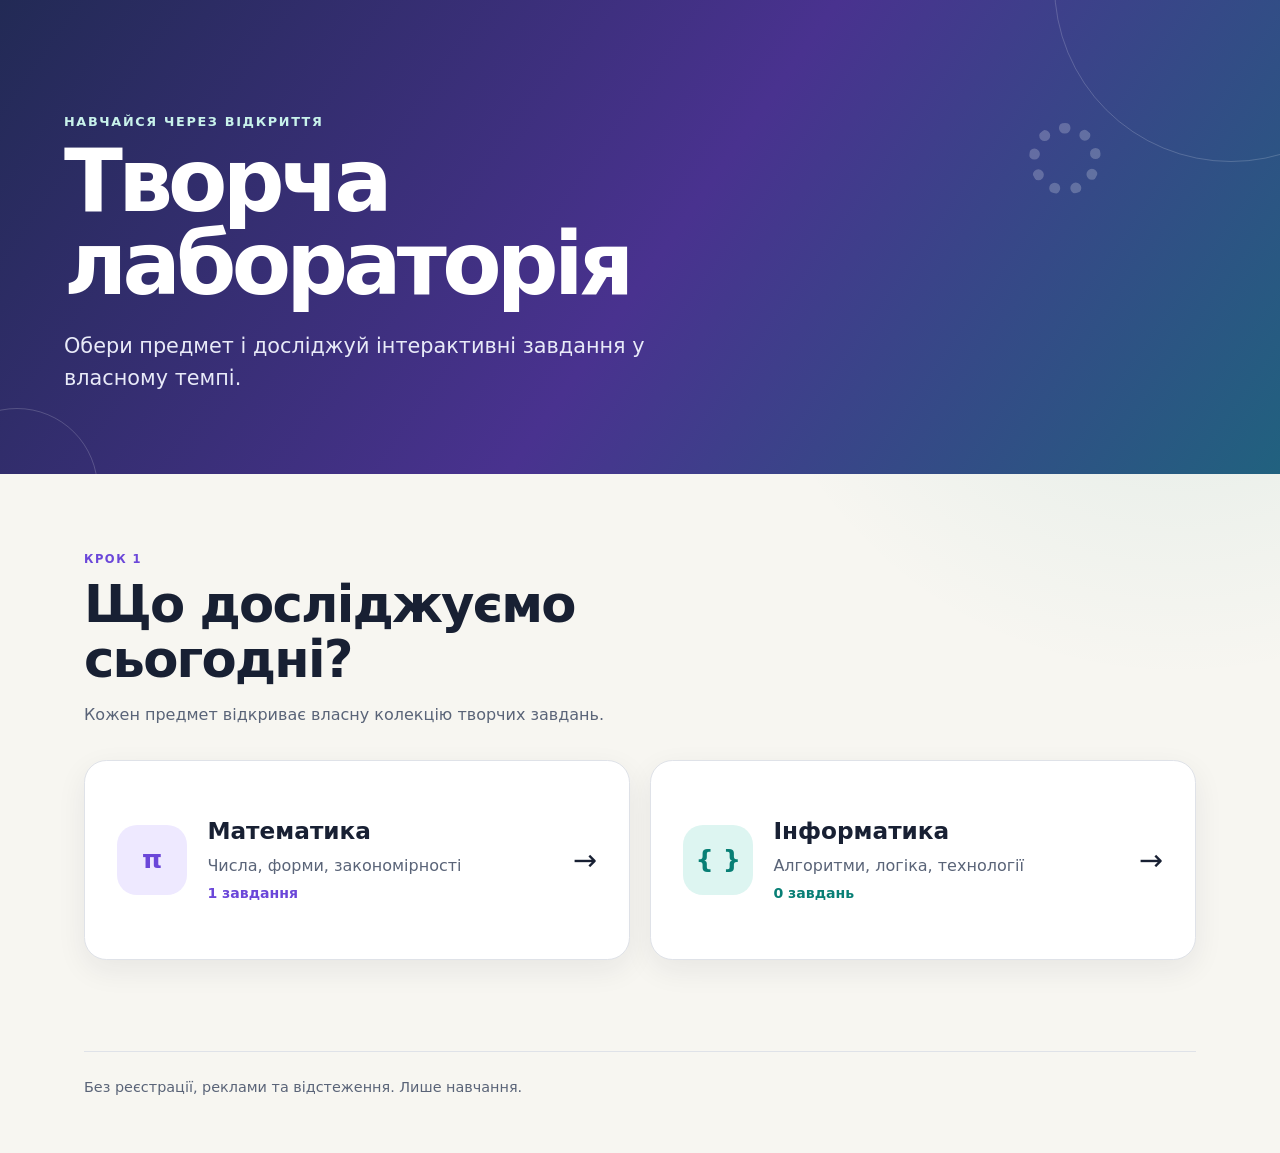
==== index.html @ 088094de "[verified] build subject and grade activity catalog" ====
<!doctype html>
<html lang="uk">
<head>
  <meta charset="utf-8">
  <meta name="viewport" content="width=device-width, initial-scale=1">
  <meta name="description" content="Інтерактивні завдання з математики та інформатики для 5–11 класів.">
  <meta http-equiv="Content-Security-Policy" content="default-src 'self'; script-src 'self'; style-src 'self'; img-src 'self' data:; connect-src 'self'; font-src 'self'; media-src 'self'; object-src 'none'; base-uri 'none'; form-action 'none'">
  <title>Творча лабораторія — інтерактивні завдання</title>
  <link rel="stylesheet" href="assets/catalog.css">
  <script src="assets/catalog.js" defer></script>
</head>
<body>
  <a class="skip-link" href="#main">Перейти до основного вмісту</a>
  <header class="site-header">
    <div class="header-orbit" aria-hidden="true"></div>
    <div class="header-content">
      <p class="eyebrow">Навчайся через відкриття</p>
      <h1>Творча лабораторія</h1>
      <p class="intro">Обери предмет і досліджуй інтерактивні завдання у власному темпі.</p>
    </div>
  </header>

  <main id="main" class="page-shell">
    <section id="loading-view" class="state-panel" aria-live="polite">
      <span class="loader" aria-hidden="true"></span>
      <p>Завантажуємо завдання…</p>
    </section>

    <section id="error-view" class="state-panel error-panel" hidden aria-labelledby="error-title">
      <p class="state-icon" aria-hidden="true">✦</p>
      <h2 id="error-title">Не вдалося відкрити каталог</h2>
      <p>Спробуй ще раз. Якщо проблема не зникне, повернися трохи пізніше.</p>
      <button id="retry-button" class="button primary" type="button">Спробувати знову</button>
    </section>

    <section id="chooser-view" hidden aria-labelledby="chooser-title">
      <div class="section-heading">
        <p class="step-label">Крок 1</p>
        <h2 id="chooser-title" tabindex="-1">Що досліджуємо сьогодні?</h2>
        <p>Кожен предмет відкриває власну колекцію творчих завдань.</p>
      </div>
      <nav class="subject-grid" aria-label="Вибір предмета">
        <button class="subject-card subject-math" type="button" data-subject="math">
          <span class="subject-symbol" aria-hidden="true">π</span>
          <span class="subject-copy">
            <strong>Математика</strong>
            <span>Числа, форми, закономірності</span>
            <span class="subject-count" data-count-for="math"></span>
          </span>
          <span class="subject-arrow" aria-hidden="true">→</span>
        </button>
        <button class="subject-card subject-cs" type="button" data-subject="computer-science">
          <span class="subject-symbol" aria-hidden="true">{ }</span>
          <span class="subject-copy">
            <strong>Інформатика</strong>
            <span>Алгоритми, логіка, технології</span>
            <span class="subject-count" data-count-for="computer-science"></span>
          </span>
          <span class="subject-arrow" aria-hidden="true">→</span>
        </button>
      </nav>
    </section>

    <section id="catalog-view" hidden aria-labelledby="catalog-title">
      <button id="back-button" class="back-button" type="button">← Обрати інший предмет</button>
      <div class="catalog-heading">
        <div>
          <p class="step-label">Крок 2</p>
          <h2 id="catalog-title" tabindex="-1"></h2>
          <p id="catalog-description"></p>
        </div>
        <div id="subject-mark" class="subject-mark" aria-hidden="true"></div>
      </div>

      <div class="catalog-layout">
        <aside class="filters" aria-label="Фільтри каталогу">
          <fieldset>
            <legend>Обери клас</legend>
            <p class="filter-help">Можна вибрати кілька класів.</p>
            <div id="grade-options" class="grade-options"></div>
          </fieldset>
          <button id="clear-filters" class="button quiet" type="button" disabled>Очистити фільтри</button>
        </aside>

        <div class="results">
          <p id="result-count" class="result-count" aria-live="polite"></p>
          <div id="activity-grid" class="activity-grid"></div>
          <div id="empty-state" class="empty-state" hidden>
            <p class="state-icon" aria-hidden="true">◇</p>
            <h3>Поки що тут порожньо</h3>
            <p>Наразі немає творчих завдань для вибраних класів.</p>
          </div>
        </div>
      </div>
    </section>

    <noscript>
      <section class="state-panel error-panel">
        <h2>Потрібен JavaScript</h2>
        <p>Увімкни JavaScript у браузері, щоб переглядати й фільтрувати завдання.</p>
      </section>
    </noscript>
  </main>

  <footer class="site-footer">
    <p>Без реєстрації, реклами та відстеження. Лише навчання.</p>
  </footer>
</body>
</html>
---- assets/catalog.css ----
:root {
  --ink: #182033;
  --muted: #5a6478;
  --paper: #f7f6f1;
  --card: #ffffff;
  --line: #dfe2e8;
  --math: #6b47d9;
  --math-soft: #eee9ff;
  --cs: #087f75;
  --cs-soft: #ddf5f1;
  --accent: var(--math);
  --accent-soft: var(--math-soft);
  --shadow: 0 18px 50px rgba(24, 32, 51, 0.11);
  color-scheme: light;
}

* { box-sizing: border-box; }
[hidden] { display: none !important; }

html { scroll-behavior: smooth; }

body {
  margin: 0;
  min-width: 320px;
  color: var(--ink);
  background:
    radial-gradient(circle at 8% 2%, rgba(107, 71, 217, 0.11), transparent 25rem),
    radial-gradient(circle at 92% 20%, rgba(8, 127, 117, 0.10), transparent 28rem),
    var(--paper);
  font-family: ui-sans-serif, system-ui, -apple-system, BlinkMacSystemFont, "Segoe UI", sans-serif;
  line-height: 1.55;
}

button, input { font: inherit; }
button, a { -webkit-tap-highlight-color: transparent; }

button:focus-visible,
a:focus-visible,
[tabindex="-1"]:focus-visible {
  outline: 3px solid #f2a900;
  outline-offset: 4px;
}

.skip-link {
  position: fixed;
  z-index: 20;
  top: 0.75rem;
  left: 0.75rem;
  padding: 0.75rem 1rem;
  color: white;
  background: var(--ink);
  border-radius: 0.6rem;
  transform: translateY(-180%);
}
.skip-link:focus { transform: translateY(0); }

.site-header {
  position: relative;
  overflow: hidden;
  padding: clamp(3.5rem, 9vw, 7rem) 1.25rem clamp(3rem, 7vw, 5rem);
  color: white;
  background: linear-gradient(125deg, #222a55 0%, #49328f 52%, #087f75 130%);
}

.site-header::before,
.site-header::after {
  content: "";
  position: absolute;
  border: 1px solid rgba(255,255,255,0.18);
  border-radius: 50%;
}
.site-header::before { width: 22rem; height: 22rem; right: -8rem; top: -12rem; }
.site-header::after { width: 10rem; height: 10rem; left: -4rem; bottom: -6rem; }

.header-orbit {
  position: absolute;
  width: 4.5rem;
  height: 4.5rem;
  right: 14%;
  top: 26%;
  border: 0.7rem dotted rgba(255,255,255,0.22);
  border-radius: 50%;
}

.header-content,
.page-shell,
.site-footer {
  width: min(72rem, 100%);
  margin-inline: auto;
}

.eyebrow,
.step-label {
  margin: 0 0 0.5rem;
  font-weight: 800;
  letter-spacing: 0.13em;
  text-transform: uppercase;
}
.eyebrow { color: #c8f2eb; font-size: 0.8rem; }
.step-label { color: var(--accent); font-size: 0.72rem; }

h1, h2, h3, p { overflow-wrap: anywhere; }
h1 { max-width: 13ch; margin: 0; font-size: clamp(2.6rem, 7vw, 5.4rem); line-height: 0.96; letter-spacing: -0.055em; }
.intro { max-width: 42rem; margin: 1.5rem 0 0; color: #e8eaf8; font-size: clamp(1.05rem, 2vw, 1.3rem); }

.page-shell { min-height: 32rem; padding: clamp(2.5rem, 6vw, 5rem) 1.25rem; }
.section-heading { max-width: 43rem; margin-bottom: 2rem; }
.section-heading h2,
.catalog-heading h2 { margin: 0; font-size: clamp(2rem, 4vw, 3.2rem); line-height: 1.08; letter-spacing: -0.035em; }
.section-heading p:last-child,
.catalog-heading p:last-child { color: var(--muted); }

.subject-grid { display: grid; grid-template-columns: repeat(2, minmax(0, 1fr)); gap: 1.25rem; }
.subject-card {
  min-height: 12.5rem;
  display: grid;
  grid-template-columns: auto 1fr auto;
  align-items: center;
  gap: 1.25rem;
  padding: clamp(1.25rem, 3vw, 2rem);
  text-align: left;
  color: var(--ink);
  background: var(--card);
  border: 1px solid var(--line);
  border-radius: 1.4rem;
  box-shadow: 0 10px 30px rgba(24, 32, 51, 0.07);
  cursor: pointer;
  transition: transform 160ms ease, box-shadow 160ms ease, border-color 160ms ease;
}
.subject-card:hover { transform: translateY(-4px); box-shadow: var(--shadow); }
.subject-math:hover { border-color: var(--math); }
.subject-cs:hover { border-color: var(--cs); }
.subject-symbol,
.subject-mark {
  display: grid;
  place-items: center;
  width: 4.4rem;
  height: 4.4rem;
  flex: 0 0 auto;
  border-radius: 1.25rem;
  font-weight: 900;
  font-size: 1.6rem;
}
.subject-math .subject-symbol { color: var(--math); background: var(--math-soft); }
.subject-cs .subject-symbol { color: var(--cs); background: var(--cs-soft); }
.subject-copy { display: grid; gap: 0.3rem; }
.subject-copy strong { font-size: 1.45rem; }
.subject-copy > span { color: var(--muted); }
.subject-count { min-height: 1.5rem; font-weight: 800; font-size: 0.88rem; }
.subject-math .subject-count { color: var(--math); }
.subject-cs .subject-count { color: var(--cs); }
.subject-arrow { font-size: 1.8rem; }

.state-panel {
  min-height: 18rem;
  display: grid;
  place-items: center;
  align-content: center;
  gap: 0.5rem;
  text-align: center;
}
.state-panel p { margin: 0; color: var(--muted); }
.loader { width: 2.5rem; height: 2.5rem; border: 0.3rem solid var(--line); border-top-color: var(--math); border-radius: 50%; animation: spin 700ms linear infinite; }
@keyframes spin { to { transform: rotate(360deg); } }
.error-panel { max-width: 42rem; margin-inline: auto; padding: 2rem; background: var(--card); border: 1px solid var(--line); border-radius: 1.4rem; box-shadow: var(--shadow); }
.state-icon { font-size: 2.4rem; color: var(--accent); }

.button,
.back-button {
  min-height: 2.75rem;
  border-radius: 0.75rem;
  border: 0;
  font-weight: 800;
  cursor: pointer;
}
.button { padding: 0.75rem 1rem; }
.button.primary { color: white; background: var(--ink); }
.button.quiet { width: 100%; color: var(--accent); background: var(--accent-soft); }
.button:disabled { opacity: 0.48; cursor: not-allowed; }
.back-button { margin-bottom: 2rem; padding: 0.6rem 0; color: var(--muted); background: transparent; }
.back-button:hover { color: var(--ink); }

.catalog-heading { display: flex; justify-content: space-between; gap: 2rem; align-items: center; padding-bottom: 2rem; border-bottom: 1px solid var(--line); }
.subject-mark { color: var(--accent); background: var(--accent-soft); }
.catalog-layout { display: grid; grid-template-columns: 15rem minmax(0, 1fr); gap: clamp(2rem, 5vw, 4.5rem); padding-top: 2rem; }
.filters fieldset { margin: 0 0 1.25rem; padding: 0; border: 0; }
.filters legend { font-size: 1.15rem; font-weight: 850; }
.filter-help { margin: 0.25rem 0 1rem; color: var(--muted); font-size: 0.9rem; }
.grade-options { display: grid; gap: 0.55rem; }
.grade-option { position: relative; }
.grade-option input { position: absolute; width: 1px; height: 1px; opacity: 0; }
.grade-option label {
  min-height: 2.75rem;
  display: flex;
  align-items: center;
  justify-content: space-between;
  padding: 0.55rem 0.8rem;
  background: var(--card);
  border: 1px solid var(--line);
  border-radius: 0.7rem;
  cursor: pointer;
}
.grade-option label::after { content: ""; width: 1rem; height: 1rem; border: 2px solid #8c94a5; border-radius: 0.3rem; }
.grade-option input:checked + label { color: var(--accent); border-color: var(--accent); background: var(--accent-soft); font-weight: 800; }
.grade-option input:checked + label::after { border-color: var(--accent); background: var(--accent); box-shadow: inset 0 0 0 3px var(--accent-soft); }
.grade-option input:focus-visible + label { outline: 3px solid #f2a900; outline-offset: 3px; }

.result-count { min-height: 1.6rem; margin: 0 0 1rem; color: var(--muted); font-weight: 750; }
.activity-grid { display: grid; grid-template-columns: repeat(2, minmax(0, 1fr)); gap: 1.2rem; }
.activity-card { display: flex; flex-direction: column; min-height: 18rem; padding: 1.5rem; background: var(--card); border: 1px solid var(--line); border-radius: 1.15rem; box-shadow: 0 8px 24px rgba(24, 32, 51, 0.06); }
.activity-card h3 { margin: 0 0 0.7rem; font-size: 1.4rem; line-height: 1.2; }
.activity-card p { margin: 0 0 1.25rem; color: var(--muted); }
.grade-chips { display: flex; flex-wrap: wrap; gap: 0.45rem; margin-top: auto; margin-bottom: 1.25rem; }
.grade-chip { padding: 0.25rem 0.6rem; color: var(--accent); background: var(--accent-soft); border-radius: 99rem; font-size: 0.82rem; font-weight: 800; }
.activity-link { min-height: 2.75rem; display: inline-flex; align-items: center; justify-content: space-between; gap: 1rem; padding: 0.7rem 0.9rem; color: white; background: var(--accent); border-radius: 0.75rem; font-weight: 800; text-decoration: none; }
.empty-state { padding: 3rem 1.5rem; text-align: center; background: var(--card); border: 1px dashed #b9bfca; border-radius: 1rem; }
.empty-state h3 { margin: 0.25rem 0; }
.empty-state p:last-child { margin: 0; color: var(--muted); }

.site-footer { padding: 0 1.25rem 2.5rem; color: var(--muted); font-size: 0.9rem; }
.site-footer p { padding-top: 1.5rem; border-top: 1px solid var(--line); }

body.subject-computer-science { --accent: var(--cs); --accent-soft: var(--cs-soft); }

@media (max-width: 760px) {
  .subject-grid,
  .activity-grid { grid-template-columns: 1fr; }
  .catalog-layout { grid-template-columns: 1fr; }
  .filters { padding-bottom: 1.5rem; border-bottom: 1px solid var(--line); }
  .grade-options { grid-template-columns: repeat(2, minmax(0, 1fr)); }
  .catalog-heading { align-items: flex-start; }
}

@media (max-width: 460px) {
  .site-header { padding-top: 3.25rem; }
  .subject-card { grid-template-columns: auto 1fr; min-height: 10rem; }
  .subject-arrow { display: none; }
  .subject-symbol { width: 3.5rem; height: 3.5rem; }
  .catalog-heading .subject-mark { display: none; }
}

@media (prefers-reduced-motion: reduce) {
  html { scroll-behavior: auto; }
  *, *::before, *::after { animation-duration: 0.01ms !important; animation-iteration-count: 1 !important; transition-duration: 0.01ms !important; }
}
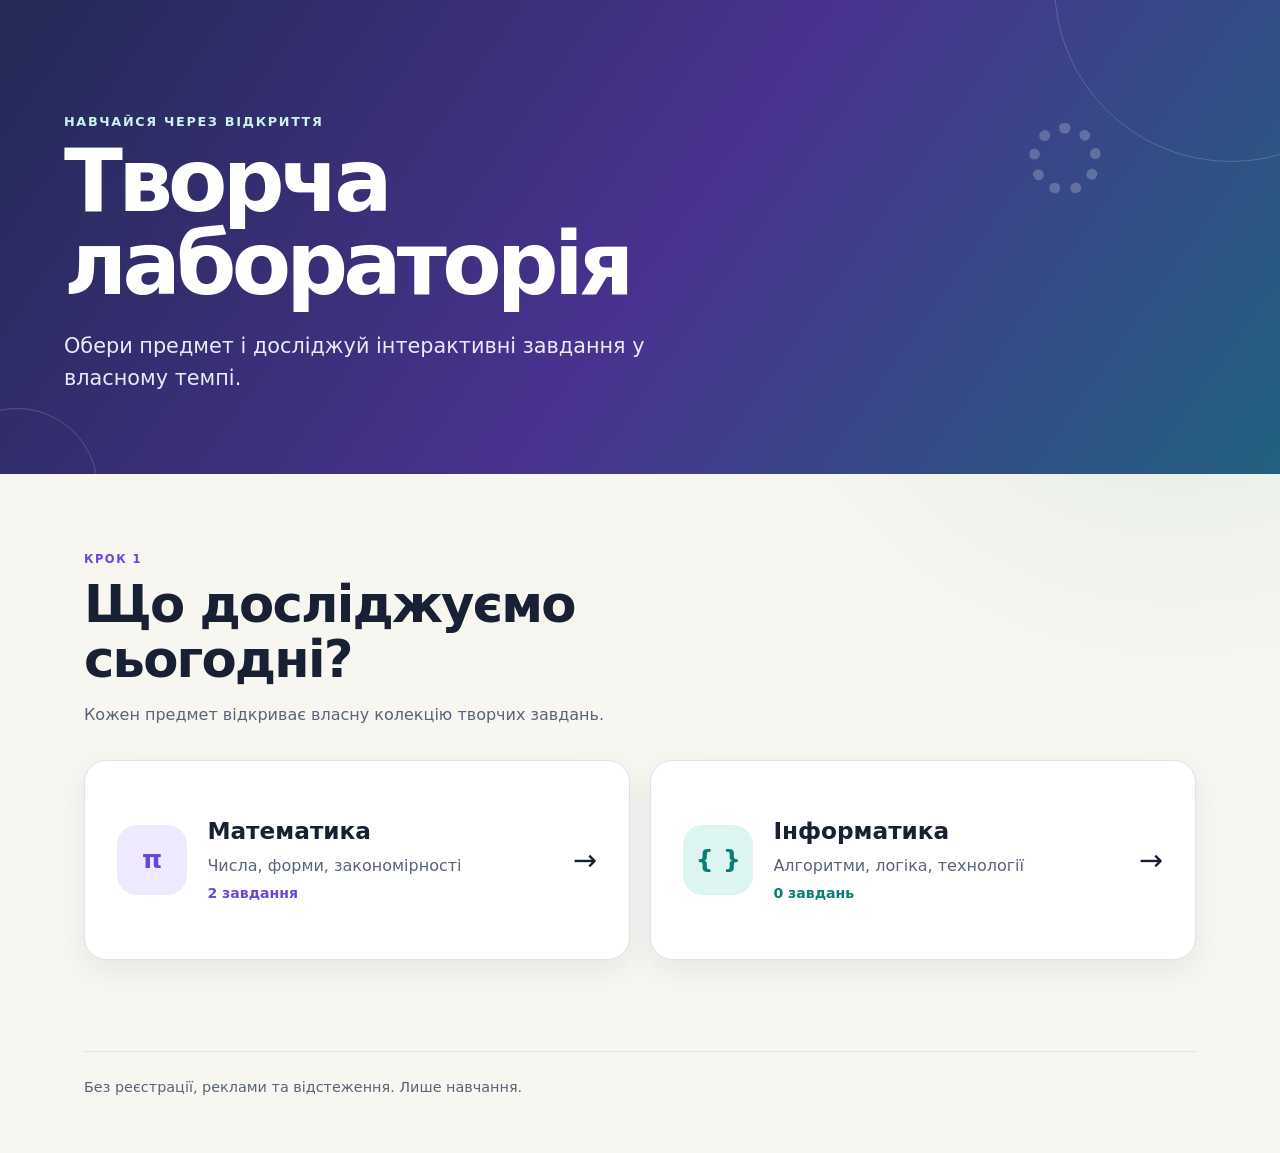
==== commit 9bf2d9f0: "[verified] add Grade 5 lighthouse review and tag filters" ====
--- a/index.html
+++ b/index.html
@@ -79,6 +79,7 @@
             <p class="filter-help">Можна вибрати кілька класів.</p>
             <div id="grade-options" class="grade-options"></div>
           </fieldset>
+          <div id="tag-options" class="tag-options" aria-label="Фільтри за тегами"></div>
           <button id="clear-filters" class="button quiet" type="button" disabled>Очистити фільтри</button>
         </aside>
 
@@ -88,7 +89,7 @@
           <div id="empty-state" class="empty-state" hidden>
             <p class="state-icon" aria-hidden="true">◇</p>
             <h3>Поки що тут порожньо</h3>
-            <p>Наразі немає творчих завдань для вибраних класів.</p>
+            <p id="empty-message"></p>
           </div>
         </div>
       </div>
--- a/assets/catalog.css
+++ b/assets/catalog.css
@@ -183,13 +183,17 @@
 .catalog-heading { display: flex; justify-content: space-between; gap: 2rem; align-items: center; padding-bottom: 2rem; border-bottom: 1px solid var(--line); }
 .subject-mark { color: var(--accent); background: var(--accent-soft); }
 .catalog-layout { display: grid; grid-template-columns: 15rem minmax(0, 1fr); gap: clamp(2rem, 5vw, 4.5rem); padding-top: 2rem; }
-.filters fieldset { margin: 0 0 1.25rem; padding: 0; border: 0; }
+.filters fieldset { min-width: 0; margin: 0 0 1.25rem; padding: 0; border: 0; }
 .filters legend { font-size: 1.15rem; font-weight: 850; }
 .filter-help { margin: 0.25rem 0 1rem; color: var(--muted); font-size: 0.9rem; }
-.grade-options { display: grid; gap: 0.55rem; }
-.grade-option { position: relative; }
-.grade-option input { position: absolute; width: 1px; height: 1px; opacity: 0; }
-.grade-option label {
+.grade-options,
+.tag-group { display: grid; gap: 0.55rem; }
+.grade-option,
+.tag-option { position: relative; }
+.grade-option input,
+.tag-option input { position: absolute; width: 1px; height: 1px; opacity: 0; }
+.grade-option label,
+.tag-option label {
   min-height: 2.75rem;
   display: flex;
   align-items: center;
@@ -200,18 +204,27 @@
   border-radius: 0.7rem;
   cursor: pointer;
 }
-.grade-option label::after { content: ""; width: 1rem; height: 1rem; border: 2px solid #8c94a5; border-radius: 0.3rem; }
-.grade-option input:checked + label { color: var(--accent); border-color: var(--accent); background: var(--accent-soft); font-weight: 800; }
-.grade-option input:checked + label::after { border-color: var(--accent); background: var(--accent); box-shadow: inset 0 0 0 3px var(--accent-soft); }
-.grade-option input:focus-visible + label { outline: 3px solid #f2a900; outline-offset: 3px; }
+.grade-option label::after,
+.tag-option label::after { content: ""; flex: 0 0 auto; width: 1rem; height: 1rem; border: 2px solid #8c94a5; border-radius: 0.3rem; }
+.grade-option input:checked + label,
+.tag-option input:checked + label { color: var(--accent); border-color: var(--accent); background: var(--accent-soft); font-weight: 800; }
+.grade-option input:checked + label::after,
+.tag-option input:checked + label::after { border-color: var(--accent); background: var(--accent); box-shadow: inset 0 0 0 3px var(--accent-soft); }
+.grade-option input:focus-visible + label,
+.tag-option input:focus-visible + label { outline: 3px solid #f2a900; outline-offset: 3px; }
+.tag-options { display: grid; gap: 0.25rem; }
 
 .result-count { min-height: 1.6rem; margin: 0 0 1rem; color: var(--muted); font-weight: 750; }
 .activity-grid { display: grid; grid-template-columns: repeat(2, minmax(0, 1fr)); gap: 1.2rem; }
 .activity-card { display: flex; flex-direction: column; min-height: 18rem; padding: 1.5rem; background: var(--card); border: 1px solid var(--line); border-radius: 1.15rem; box-shadow: 0 8px 24px rgba(24, 32, 51, 0.06); }
 .activity-card h3 { margin: 0 0 0.7rem; font-size: 1.4rem; line-height: 1.2; }
 .activity-card p { margin: 0 0 1.25rem; color: var(--muted); }
-.grade-chips { display: flex; flex-wrap: wrap; gap: 0.45rem; margin-top: auto; margin-bottom: 1.25rem; }
+.grade-chips,
+.tag-chips { display: flex; flex-wrap: wrap; gap: 0.45rem; }
+.grade-chips { margin-top: auto; margin-bottom: 0.65rem; }
+.tag-chips { margin-bottom: 1.25rem; }
 .grade-chip { padding: 0.25rem 0.6rem; color: var(--accent); background: var(--accent-soft); border-radius: 99rem; font-size: 0.82rem; font-weight: 800; }
+.tag-chip { padding: 0.22rem 0.55rem; color: var(--ink); background: #edf0f5; border-radius: 99rem; font-size: 0.78rem; font-weight: 700; }
 .activity-link { min-height: 2.75rem; display: inline-flex; align-items: center; justify-content: space-between; gap: 1rem; padding: 0.7rem 0.9rem; color: white; background: var(--accent); border-radius: 0.75rem; font-weight: 800; text-decoration: none; }
 .empty-state { padding: 3rem 1.5rem; text-align: center; background: var(--card); border: 1px dashed #b9bfca; border-radius: 1rem; }
 .empty-state h3 { margin: 0.25rem 0; }
@@ -227,7 +240,8 @@
   .activity-grid { grid-template-columns: 1fr; }
   .catalog-layout { grid-template-columns: 1fr; }
   .filters { padding-bottom: 1.5rem; border-bottom: 1px solid var(--line); }
-  .grade-options { grid-template-columns: repeat(2, minmax(0, 1fr)); }
+  .grade-options,
+  .tag-group { grid-template-columns: repeat(2, minmax(0, 1fr)); }
   .catalog-heading { align-items: flex-start; }
 }
 
@@ -237,6 +251,8 @@
   .subject-arrow { display: none; }
   .subject-symbol { width: 3.5rem; height: 3.5rem; }
   .catalog-heading .subject-mark { display: none; }
+  .grade-options,
+  .tag-group { grid-template-columns: 1fr; }
 }
 
 @media (prefers-reduced-motion: reduce) {
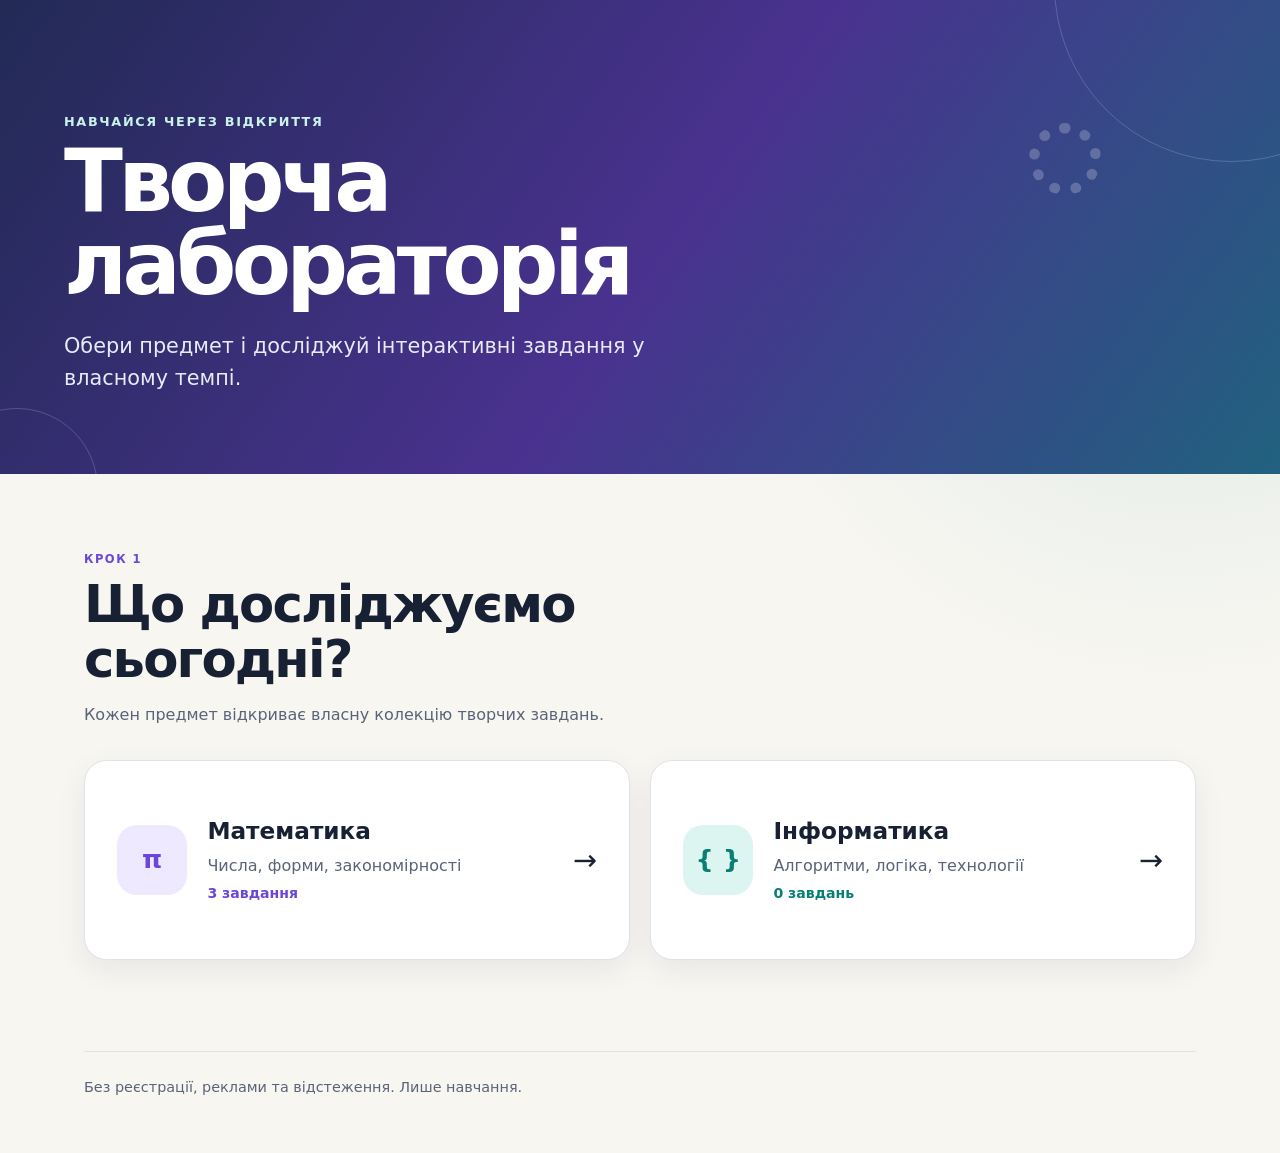
==== commit 15cc2341: "[verified] unify catalog return and CatchX hints" ====
--- a/index.html
+++ b/index.html
@@ -5,6 +5,7 @@
   <meta name="viewport" content="width=device-width, initial-scale=1">
   <meta name="description" content="Інтерактивні завдання з математики та інформатики для 5–11 класів.">
   <meta http-equiv="Content-Security-Policy" content="default-src 'self'; script-src 'self'; style-src 'self'; img-src 'self' data:; connect-src 'self'; font-src 'self'; media-src 'self'; object-src 'none'; base-uri 'none'; form-action 'none'">
+  <link rel="icon" href="data:,">
   <title>Творча лабораторія — інтерактивні завдання</title>
   <link rel="stylesheet" href="assets/catalog.css">
   <script src="assets/catalog.js" defer></script>
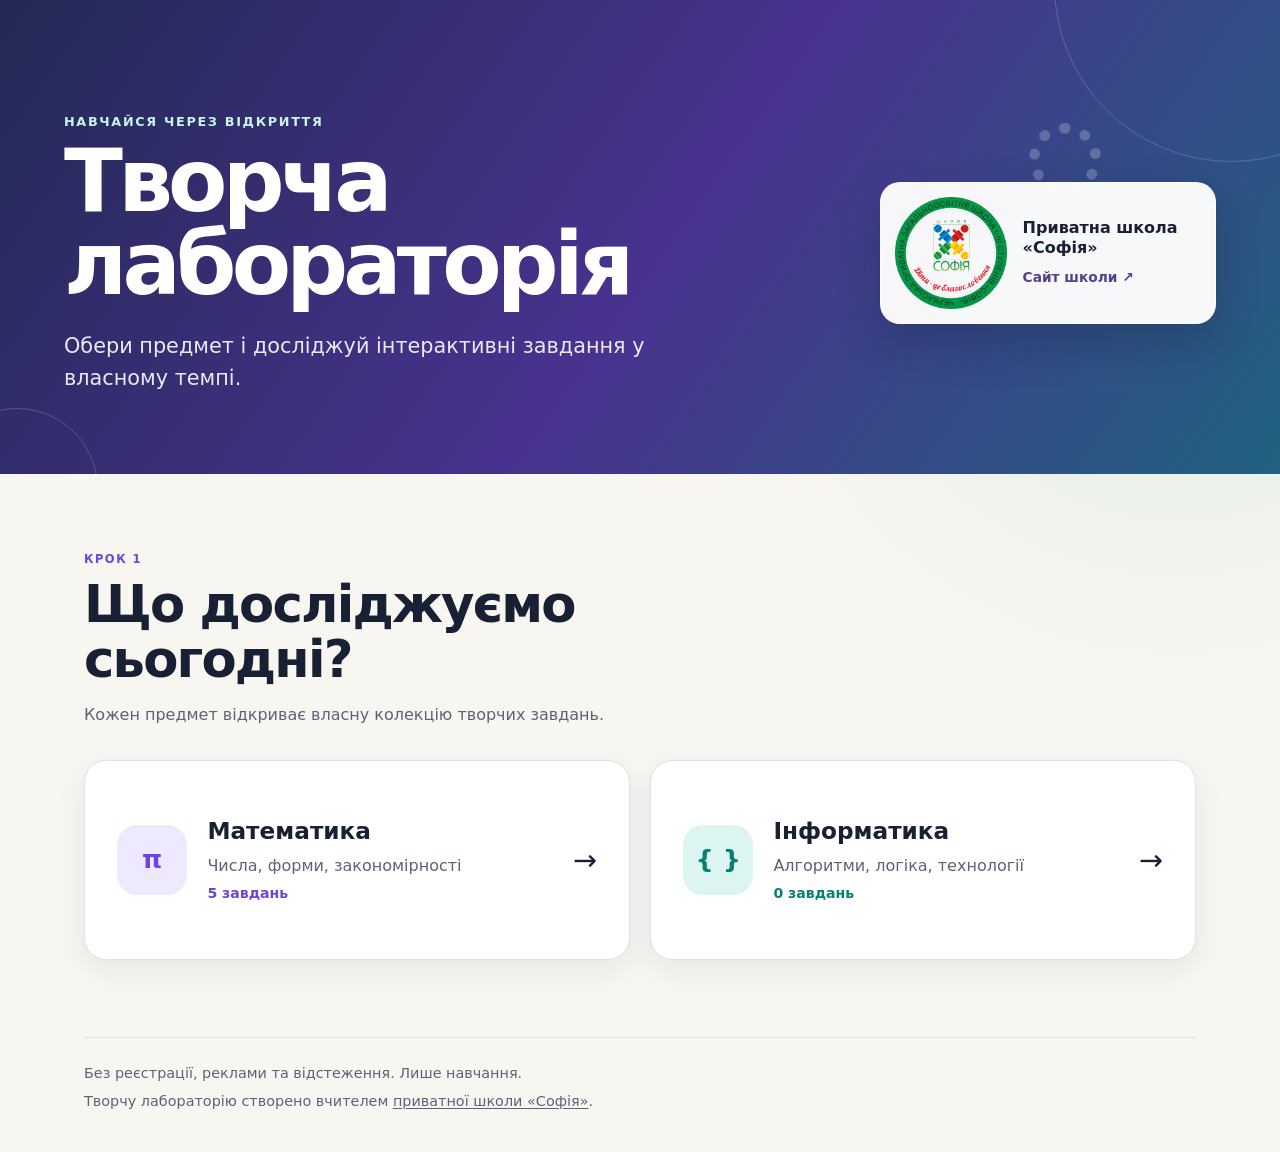
==== commit afca7ccb: "feat(catalog): add Sofia school affiliation" ====
--- a/index.html
+++ b/index.html
@@ -14,10 +14,19 @@
   <a class="skip-link" href="#main">Перейти до основного вмісту</a>
   <header class="site-header">
     <div class="header-orbit" aria-hidden="true"></div>
-    <div class="header-content">
-      <p class="eyebrow">Навчайся через відкриття</p>
-      <h1>Творча лабораторія</h1>
-      <p class="intro">Обери предмет і досліджуй інтерактивні завдання у власному темпі.</p>
+    <div class="header-layout">
+      <div class="header-content">
+        <p class="eyebrow">Навчайся через відкриття</p>
+        <h1>Творча лабораторія</h1>
+        <p class="intro">Обери предмет і досліджуй інтерактивні завдання у власному темпі.</p>
+      </div>
+      <a class="school-badge" href="https://sophiaschool.ck.ua" aria-label="Відвідати сайт Приватної школи «Софія»">
+        <img src="assets/sofia-school-logo.webp" alt="" width="183" height="183">
+        <span class="school-badge-copy">
+          <span class="school-name">Приватна школа «Софія»</span>
+          <span class="school-link-cue">Сайт школи <span aria-hidden="true">↗</span></span>
+        </span>
+      </a>
     </div>
   </header>
 
@@ -106,6 +115,7 @@
 
   <footer class="site-footer">
     <p>Без реєстрації, реклами та відстеження. Лише навчання.</p>
+    <p class="school-attribution">Творчу лабораторію створено вчителем <a href="https://sophiaschool.ck.ua">приватної школи «Софія»</a>.</p>
   </footer>
 </body>
 </html>
--- a/assets/catalog.css
+++ b/assets/catalog.css
@@ -82,12 +82,42 @@
   border-radius: 50%;
 }
 
-.header-content,
+.header-layout,
 .page-shell,
 .site-footer {
   width: min(72rem, 100%);
   margin-inline: auto;
 }
+
+.header-layout {
+  position: relative;
+  z-index: 1;
+  display: grid;
+  grid-template-columns: minmax(0, 1fr) minmax(18rem, 21rem);
+  align-items: center;
+  gap: clamp(2rem, 6vw, 5rem);
+}
+
+.school-badge {
+  min-height: 8.75rem;
+  display: grid;
+  grid-template-columns: 7rem minmax(0, 1fr);
+  align-items: center;
+  gap: 1rem;
+  padding: 0.85rem;
+  color: var(--ink);
+  background: rgba(255, 255, 255, 0.96);
+  border: 1px solid rgba(255, 255, 255, 0.7);
+  border-radius: 1.25rem;
+  box-shadow: 0 18px 45px rgba(15, 20, 45, 0.24);
+  text-decoration: none;
+  transition: transform 160ms ease, box-shadow 160ms ease;
+}
+.school-badge:hover { transform: translateY(-3px); box-shadow: 0 22px 52px rgba(15, 20, 45, 0.3); }
+.school-badge img { width: 7rem; height: 7rem; display: block; object-fit: contain; }
+.school-badge-copy { display: grid; gap: 0.55rem; }
+.school-name { font-weight: 850; font-size: 1rem; line-height: 1.25; }
+.school-link-cue { color: #55408d; font-size: 0.86rem; font-weight: 800; }
 
 .eyebrow,
 .step-label {
@@ -231,11 +261,18 @@
 .empty-state p:last-child { margin: 0; color: var(--muted); }
 
 .site-footer { padding: 0 1.25rem 2.5rem; color: var(--muted); font-size: 0.9rem; }
-.site-footer p { padding-top: 1.5rem; border-top: 1px solid var(--line); }
+.site-footer p { margin: 0; }
+.site-footer p:first-child { padding-top: 1.5rem; border-top: 1px solid var(--line); }
+.school-attribution { padding-top: 0.35rem; }
+.school-attribution a { color: inherit; text-underline-offset: 0.16em; }
+.school-attribution a:hover { color: var(--ink); }
 
 body.subject-computer-science { --accent: var(--cs); --accent-soft: var(--cs-soft); }
 
 @media (max-width: 760px) {
+  .header-layout { grid-template-columns: 1fr; gap: 2rem; }
+  .school-badge { width: min(100%, 25rem); grid-template-columns: 6.25rem minmax(0, 1fr); }
+  .school-badge img { width: 6.25rem; height: 6.25rem; }
   .subject-grid,
   .activity-grid { grid-template-columns: 1fr; }
   .catalog-layout { grid-template-columns: 1fr; }
@@ -247,6 +284,8 @@
 
 @media (max-width: 460px) {
   .site-header { padding-top: 3.25rem; }
+  .school-badge { min-height: 0; grid-template-columns: 5.5rem minmax(0, 1fr); padding: 0.7rem; }
+  .school-badge img { width: 5.5rem; height: 5.5rem; }
   .subject-card { grid-template-columns: auto 1fr; min-height: 10rem; }
   .subject-arrow { display: none; }
   .subject-symbol { width: 3.5rem; height: 3.5rem; }
